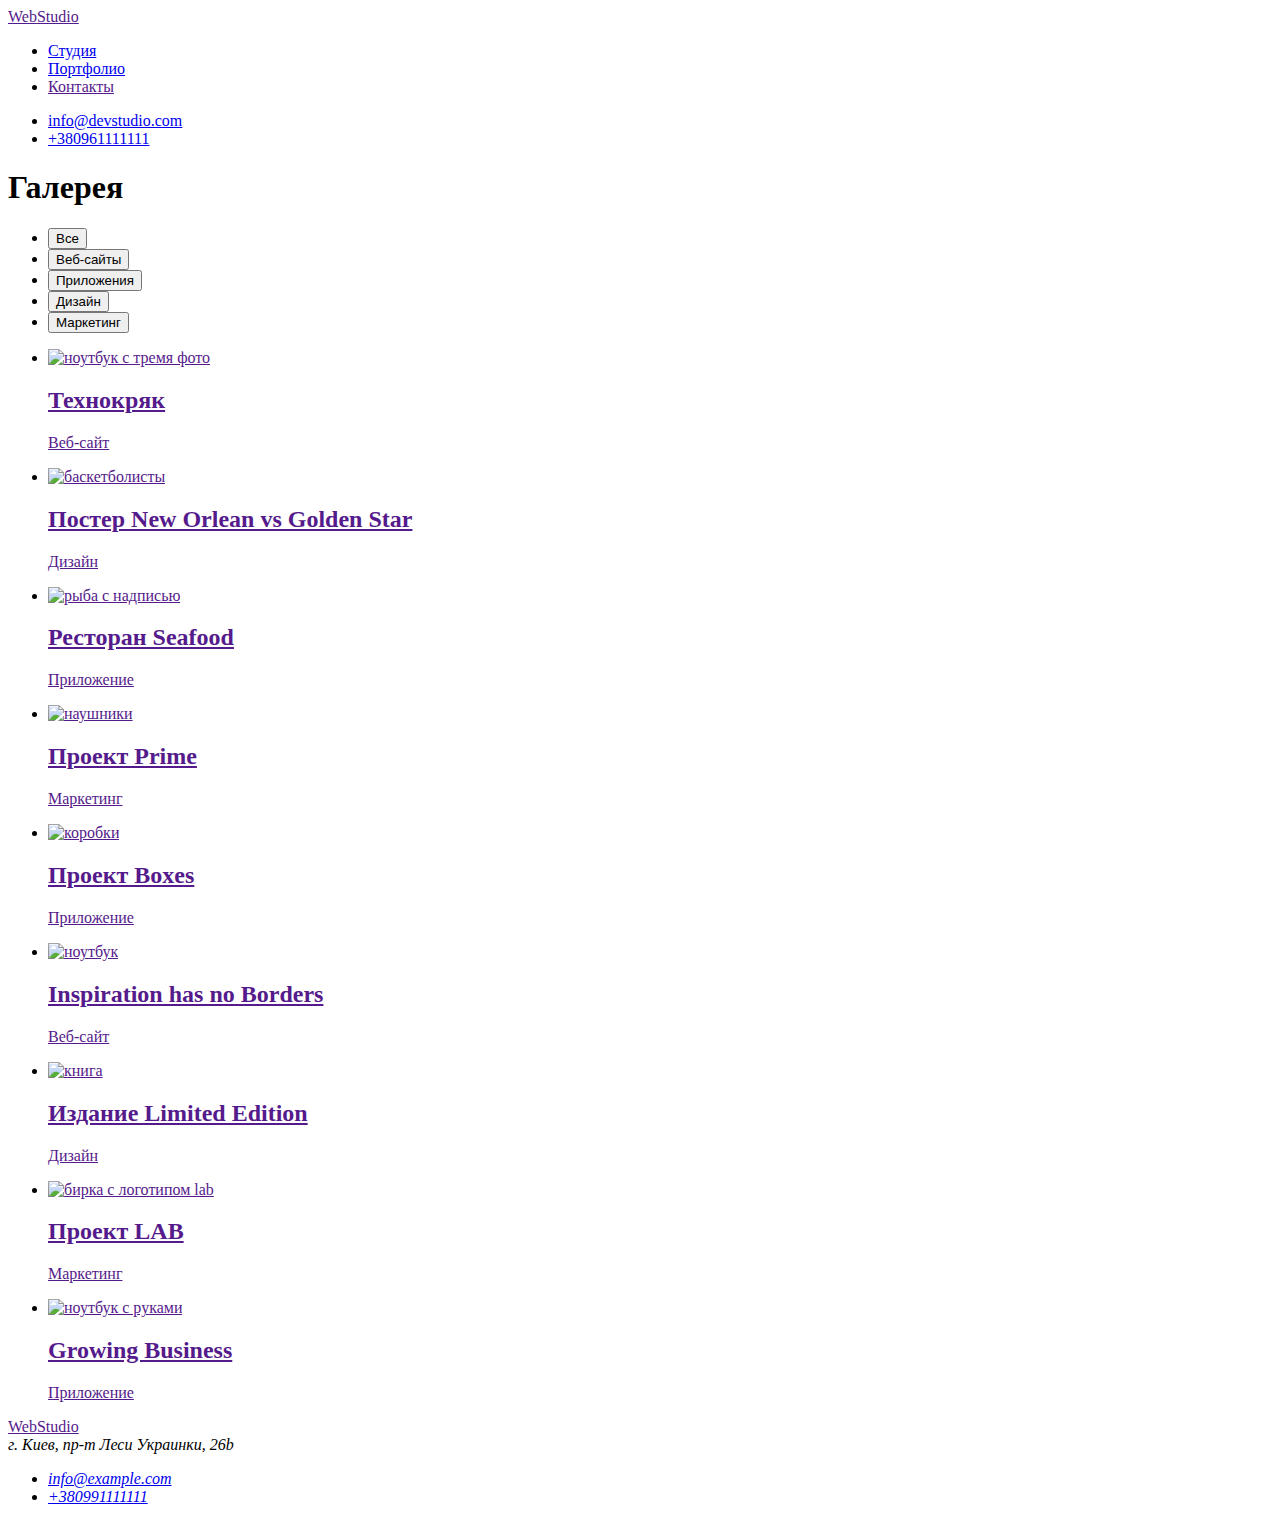
==== portfolio.html @ 08bd3de8 "Add files via upload" ====
<!DOCTYPE html>
<html lang="en">
<head>   
<title>HM2</title>
<link rel="stylesheet" href="./CSS/styles.css">
<link rel="preconnect" href="https://fonts.googleapis.com">
<link rel="preconnect" href="https://fonts.gstatic.com" crossorigin>
<link href="https://fonts.googleapis.com/css2?family=Raleway:wght@700&family=Roboto:wght@400;500;700;900&display=swap"
    rel="stylesheet">
</head>
<body>
    
<header class="header">
    <a class="logo" href=""><span class="logo-web">Web</span>Studio</a>
    <nav class="navigation">
        <ul class="navigation-list list">
            <li class="navigation-item"><a class=" header-link" href="./index.html">Студия</a></li>
            <li class="navigation-item"><a class="current header-link" href="./portfolio.html">Портфолио</a></li>
            <li class="navigation-item"><a class="header-link" href="">Контакты</a></li>
        </ul>
    </nav>
    <ul class="adress-list list">
        <li class="adress-mail"><a class="adress-link" href="mailto:info@devstudio.com">info@devstudio.com</a></li>
        <li class="adress-tel"><a class="adress-link" href="tel:+380961111111">+380961111111</a></li>
    </ul>
</header>
<main>
    
<section class="portfolio">
    <h1 class="visually-hidden">Галерея</h1>
    <ul class="navigation-btn-list list">
        <li class="navigation-btn-item"><button type="button" class="button">Все</button></li>
        <li class="navigation-btn-item"><button type="button"class="button" >Веб-сайты</button></li>
        <li class="navigation-btn-item"><button type="button"class="button" >Приложения</button></li>
        <li class="navigation-btn-item"><button type="button"class="button" >Дизайн</button></li>
        <li class="navigation-btn-item"><button type="button"class="button" >Маркетинг</button></li>
    </ul>
    
    <ul class="portfolio-list list">
            <li class="portfolio-item"> <a class="portfolio-link" href="">
            <img src="./images/tehnokrjac.jpg" alt="ноутбук с тремя фото" width="370">
        <h2 class="portfolio-title">Технокряк</h2>
        <p class="portfolio-text">Веб-сайт</p>
        </a>
            </li>
            <li class="portfolio-item"> <a class="portfolio-link" href="">
            <img src="./images/poster.jpg" alt="баскетболисты" width="370">
        <h2 class="portfolio-title">Постер New Orlean vs Golden Star</h2>
        <p class="portfolio-text">Дизайн</p>
        </a>
            </li>
             <li class="portfolio-item"> <a class="portfolio-link" href="">
            <img src="./images/restorant.jpg" alt="рыба с надписью" width="370">
        <h2 class="portfolio-title">Ресторан Seafood</h2>
        <p class="portfolio-text">Приложение</p>
        </a>
            </li>
            <li class="portfolio-item"> <a class="portfolio-link" href="">
            <img src="./images/prime.jpg" alt="наушники" width="370">
        <h2 class="portfolio-title">Проект Prime</h2>
        <p class="portfolio-text">Маркетинг</p>
        </a>
            </li>
            <li class="portfolio-item"> <a class="portfolio-link" href="">
            <img src="./images/boxes.jpg" alt="коробки" width="370">
        <h2 class="portfolio-title">Проект Boxes</h2>
        <p class="portfolio-text">Приложение</p>
        </a>
            </li>
            <li class="portfolio-item"> <a class="portfolio-link" href="">
            <img src="./images/inspiration.jpg" alt="ноутбук" width="370">
        <h2 class="portfolio-title">Inspiration has no Borders</h2>
        <p class="portfolio-text">Веб-сайт</p>
        </a>
            </li>
            <li class="portfolio-item"> <a class="portfolio-link" href="">
            <img src="./images/limitededition.jpg" alt="книга" width="370">
        <h2 class="portfolio-title">Издание Limited Edition</h2>
        <p class="portfolio-text">Дизайн</p>
        </a>
            </li>
            <li class="portfolio-item"> <a class="portfolio-link" href="">
            <img src="./images/lab.jpg" alt="бирка с логотипом lab" width="370">
        <h2 class="portfolio-title">Проект LAB</h2>
        <p class="portfolio-text">Маркетинг</p>
        </a>
            </li>
            <li class="portfolio-item"> <a class="portfolio-link" href="">
            <img src="./images/business.jpg" alt="ноутбук с руками" width="370">
        <h2 class="portfolio-title">Growing Business</h2>
        <p class="portfolio-text">Приложение</p>
        </a>
            </li>
    </ul>
</section>
</main>


<footer class="footer">
    <a class="footer-link-studio" href=""><span class="footer-link-web" >Web</span>Studio</a>
    <address class="footer-adress">г. Киев, пр-т Леси Украинки, 26b</address>
    <address class="footer-adress">
        <ul class="footer-list list">
            <li class="footer-item"><a class="footer-link-mail" href="mailto:info@example.com">info@example.com</a></li>
            <li class="footer-item"><a class="footer-link-tel" href="tel:+380991111111">+380991111111</a></li>
        </ul>
    </address>
</footer>
</body>
</html>
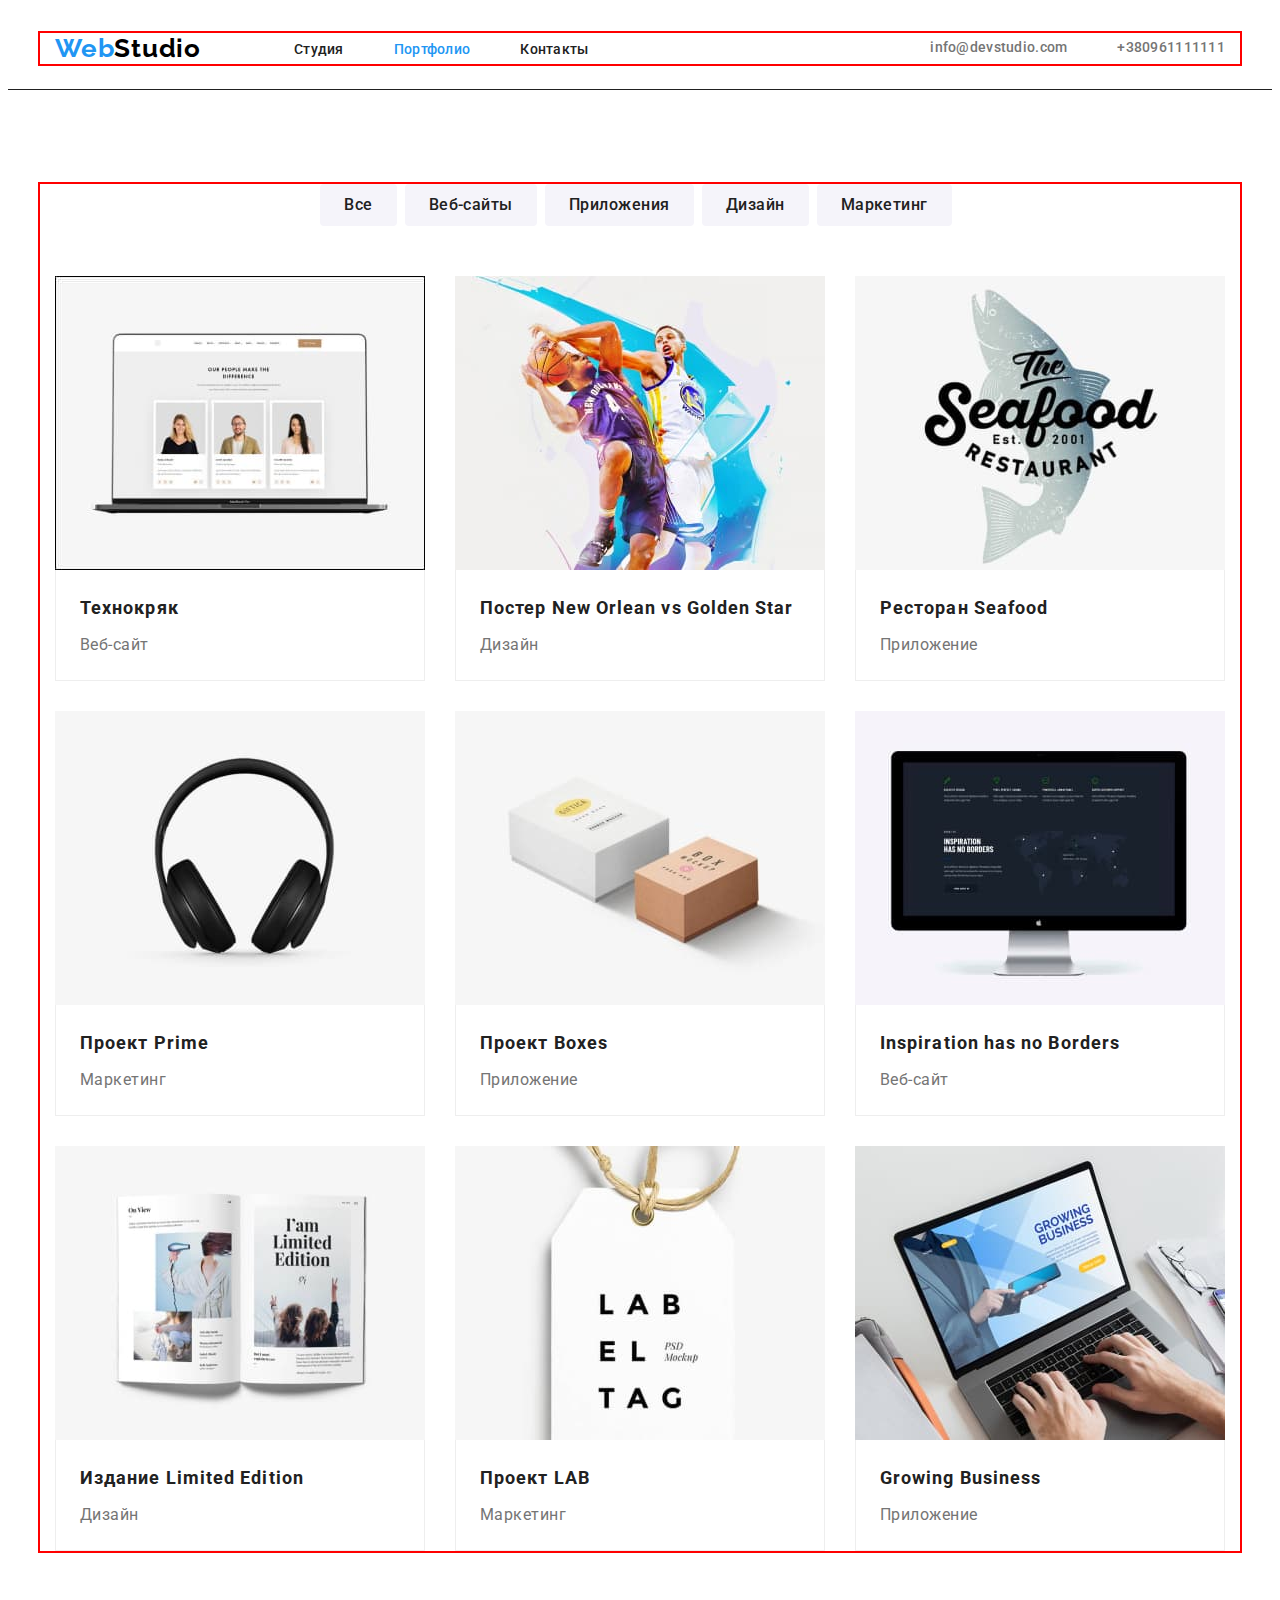
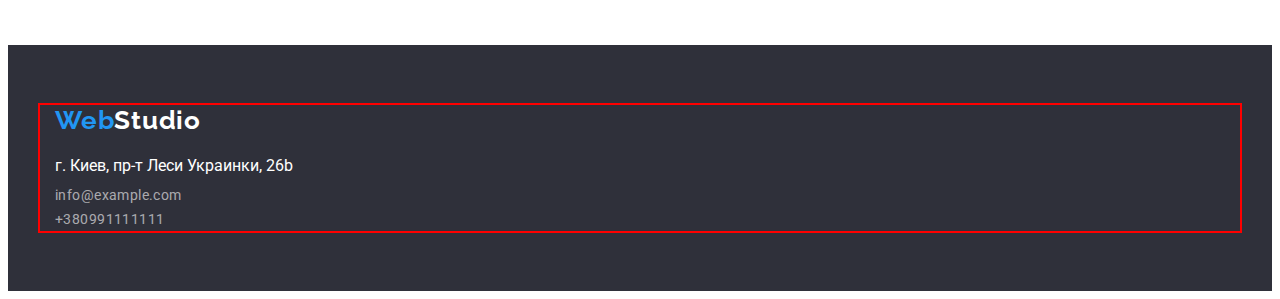
==== commit 08a1a98f: "добавил иконки до соцсетей" ====
--- a/portfolio.html
+++ b/portfolio.html
@@ -1,110 +1,133 @@
 <!DOCTYPE html>
 <html lang="en">
 <head>   
-<title>HM2</title>
-<link rel="stylesheet" href="./CSS/styles.css">
+<title>HOMEWORK</title>
+
 <link rel="preconnect" href="https://fonts.googleapis.com">
 <link rel="preconnect" href="https://fonts.gstatic.com" crossorigin>
 <link href="https://fonts.googleapis.com/css2?family=Raleway:wght@700&family=Roboto:wght@400;500;700;900&display=swap"
     rel="stylesheet">
+    <link rel="stylesheet" href="https://cdnjs.cloudflare.com/ajax/libs/modern-normalize/1.1.0/modern-normalize.min.css"
+        integrity="sha512-wpPYUAdjBVSE4KJnH1VR1HeZfpl1ub8YT/NKx4PuQ5NmX2tKuGu6U/JRp5y+Y8XG2tV+wKQpNHVUX03MfMFn9Q=="
+        crossorigin="anonymous" referrerpolicy="no-referrer" />
+    <link rel="stylesheet" href="./CSS/reset.css">
+    <link rel="stylesheet" href="./CSS/styles.css">
 </head>
 <body>
     
 <header class="header">
-    <a class="logo" href=""><span class="logo-web">Web</span>Studio</a>
-    <nav class="navigation">
-        <ul class="navigation-list list">
-            <li class="navigation-item"><a class=" header-link" href="./index.html">Студия</a></li>
-            <li class="navigation-item"><a class="current header-link" href="./portfolio.html">Портфолио</a></li>
-            <li class="navigation-item"><a class="header-link" href="">Контакты</a></li>
+    <div class="container header-container">
+        <nav class="navigation">
+            <a class="logo" href=""><span class="logo-web">Web</span>Studio</a>
+            <ul class="navigation-list list">
+                <li class="navigation-item"><a class="header-link" href="./index.html">Студия</a></li>
+                <li class="navigation-item"><a class="current header-link" href="./portfolio.html">Портфолио</a></li>
+                <li class="navigation-item"><a class="header-link" href="">Контакты</a></li>
+            </ul>
+        </nav>
+        <ul class="adress-list list">
+            <li class="adress-mail adress-container"><a class="adress-link"
+                    href="mailto:info@devstudio.com">info@devstudio.com</a></li>
+            <li class="adress-tel adress-container"><a class="adress-link" href="tel:+380961111111">+380961111111</a>
+            </li>
         </ul>
-    </nav>
-    <ul class="adress-list list">
-        <li class="adress-mail"><a class="adress-link" href="mailto:info@devstudio.com">info@devstudio.com</a></li>
-        <li class="adress-tel"><a class="adress-link" href="tel:+380961111111">+380961111111</a></li>
-    </ul>
+    </div>
+
 </header>
 <main>
     
-<section class="portfolio">
+<section class="portfolio ">
+    <div class="container portfolio-container">
     <h1 class="visually-hidden">Галерея</h1>
-    <ul class="navigation-btn-list list">
+    <ul class=".portfolio-btn-list btn-list-container list">
         <li class="navigation-btn-item"><button type="button" class="button">Все</button></li>
         <li class="navigation-btn-item"><button type="button"class="button" >Веб-сайты</button></li>
         <li class="navigation-btn-item"><button type="button"class="button" >Приложения</button></li>
         <li class="navigation-btn-item"><button type="button"class="button" >Дизайн</button></li>
         <li class="navigation-btn-item"><button type="button"class="button" >Маркетинг</button></li>
     </ul>
-    
     <ul class="portfolio-list list">
             <li class="portfolio-item"> <a class="portfolio-link" href="">
             <img src="./images/tehnokrjac.jpg" alt="ноутбук с тремя фото" width="370">
+            <div class="portfolio-text-container">
         <h2 class="portfolio-title">Технокряк</h2>
-        <p class="portfolio-text">Веб-сайт</p>
+        <p class="portfolio-text">Веб-сайт</p></div>
         </a>
             </li>
             <li class="portfolio-item"> <a class="portfolio-link" href="">
             <img src="./images/poster.jpg" alt="баскетболисты" width="370">
+            <div class="portfolio-text-container">
         <h2 class="portfolio-title">Постер New Orlean vs Golden Star</h2>
-        <p class="portfolio-text">Дизайн</p>
+        <p class="portfolio-text">Дизайн</p></div>
         </a>
             </li>
              <li class="portfolio-item"> <a class="portfolio-link" href="">
             <img src="./images/restorant.jpg" alt="рыба с надписью" width="370">
+            <div class="portfolio-text-container">
         <h2 class="portfolio-title">Ресторан Seafood</h2>
-        <p class="portfolio-text">Приложение</p>
+        <p class="portfolio-text">Приложение</p></div>
         </a>
             </li>
             <li class="portfolio-item"> <a class="portfolio-link" href="">
             <img src="./images/prime.jpg" alt="наушники" width="370">
+            <div class="portfolio-text-container">
         <h2 class="portfolio-title">Проект Prime</h2>
-        <p class="portfolio-text">Маркетинг</p>
+        <p class="portfolio-text">Маркетинг</p></div>
         </a>
             </li>
             <li class="portfolio-item"> <a class="portfolio-link" href="">
             <img src="./images/boxes.jpg" alt="коробки" width="370">
+            <div class="portfolio-text-container">
         <h2 class="portfolio-title">Проект Boxes</h2>
-        <p class="portfolio-text">Приложение</p>
+        <p class="portfolio-text">Приложение</p></div>
         </a>
             </li>
             <li class="portfolio-item"> <a class="portfolio-link" href="">
             <img src="./images/inspiration.jpg" alt="ноутбук" width="370">
+            <div class="portfolio-text-container">
         <h2 class="portfolio-title">Inspiration has no Borders</h2>
-        <p class="portfolio-text">Веб-сайт</p>
+        <p class="portfolio-text">Веб-сайт</p></div>
         </a>
             </li>
             <li class="portfolio-item"> <a class="portfolio-link" href="">
             <img src="./images/limitededition.jpg" alt="книга" width="370">
+            <div class="portfolio-text-container">
         <h2 class="portfolio-title">Издание Limited Edition</h2>
-        <p class="portfolio-text">Дизайн</p>
+        <p class="portfolio-text">Дизайн</p></div>
         </a>
             </li>
             <li class="portfolio-item"> <a class="portfolio-link" href="">
             <img src="./images/lab.jpg" alt="бирка с логотипом lab" width="370">
+            <div class="portfolio-text-container">
         <h2 class="portfolio-title">Проект LAB</h2>
-        <p class="portfolio-text">Маркетинг</p>
+        <p class="portfolio-text">Маркетинг</p></div>
         </a>
             </li>
             <li class="portfolio-item"> <a class="portfolio-link" href="">
             <img src="./images/business.jpg" alt="ноутбук с руками" width="370">
+            <div class="portfolio-text-container">
         <h2 class="portfolio-title">Growing Business</h2>
-        <p class="portfolio-text">Приложение</p>
+        <p class="portfolio-text">Приложение</p></div>
         </a>
             </li>
     </ul>
+    </div>
 </section>
 </main>
 
 
 <footer class="footer">
-    <a class="footer-link-studio" href=""><span class="footer-link-web" >Web</span>Studio</a>
-    <address class="footer-adress">г. Киев, пр-т Леси Украинки, 26b</address>
-    <address class="footer-adress">
-        <ul class="footer-list list">
-            <li class="footer-item"><a class="footer-link-mail" href="mailto:info@example.com">info@example.com</a></li>
-            <li class="footer-item"><a class="footer-link-tel" href="tel:+380991111111">+380991111111</a></li>
-        </ul>
-    </address>
+    <div class="container footer-container">
+        <a class="footer-logo" href=""><span class="footer-link-web">Web</span>Studio</a>
+        <p class="town">г. Киев, пр-т Леси Украинки, 26b</p>
+        <address class="footer-adress">
+            <ul class="footer-list list">
+                <li class="footer-item"><a class="footer-link-mail" href="mailto:info@example.com">info@example.com</a>
+                </li>
+                <li class="footer-item"><a class="footer-link-tel" href="tel:+380991111111">+380991111111</a></li>
+            </ul>
+        </address>
+    </div>
 </footer>
 </body>
 </html>--- a/CSS/styles.css
+++ b/CSS/styles.css
@@ -0,0 +1,499 @@
+:root {
+  --header-text-color: #212121;
+  --first-title-color: #212121;
+  --first-btn-color: #212121;
+  --link-color: #2196f3;
+  --adress-lnk-color: #757575;
+}
+.container {
+  width: 1200px;
+  padding-left: 15px;
+  padding-right: 15px;
+  margin: 0 auto;
+  outline: 2px solid red;
+}
+body {
+  font-family: roboto, sans-serif;
+  color: var(--first-title-color);
+}
+.list {
+  list-style: none;
+}
+a {
+  text-decoration: none;
+}
+
+.visually-hidden {
+  position: absolute;
+  white-space: nowrap;
+  width: 1px;
+  height: 1px;
+  overflow: hidden;
+  border: 0;
+  padding: 0;
+  clip: rect(0 0 0 0);
+  clip-path: inset(50%);
+  margin: -1px;
+} /*-----------------HEADER-----------------*/
+.header {
+  padding-top: 25px;
+  padding-bottom: 25px;
+  border-bottom: 1px solid;
+}
+.header-container {
+  display: flex;
+}
+
+.logo {
+  font-family: Raleway;
+  font-style: normal;
+  font-weight: bold;
+  font-size: 26px;
+  line-height: 1.19;
+  letter-spacing: 0.03em;
+  color: #000000;
+  margin-right: 93px;
+}
+
+.logo-web {
+  color: var(--link-color);
+}
+.header-link {
+  font-weight: 500;
+  font-size: 14px;
+  line-height: 1.14;
+  letter-spacing: 0.02em;
+  color: var(--first-btn-color);
+}
+.header-link:hover,
+.header-link:focus {
+  color: var(--link-color);
+}
+.current {
+  color: var(--link-color);
+}
+/*---------------NAVIGATION------------------*/
+.navigation-link:hover,
+.navigation-link:focus {
+  color: var(--link-color);
+}
+.navigation-list {
+  display: flex;
+  margin-left: auto;
+}
+.navigation-item + .navigation-item {
+  margin-left: 50px;
+}
+.navigation {
+  display: flex;
+  align-items: center;
+}
+
+button:hover,
+button:focus {
+  color: #188ce8;
+}
+/*-----------------ADRESS----------------*/
+
+.adress-link {
+  color: var(--adress-lnk-color);
+}
+.adress-link {
+  display: flex;
+  align-items: center;
+}
+.adress-link:hover,
+.adress-link:focus {
+  color: var(--link-color);
+}
+.adress-list {
+  font-weight: 500;
+  font-size: 14px;
+  line-height: 1.14;
+  letter-spacing: 0.02em;
+  color: var(--adress-lnk-color);
+}
+.adress-list {
+  display: flex;
+  align-items: center;
+  margin-left: auto;
+}
+.adress-icon {
+  margin-right: 10px;
+}
+.adress-icon:hover,
+.adress-icon:focus {
+  fill: currentColor;
+}
+.adress-tel {
+  font-weight: 500;
+  font-size: 14px;
+  line-height: 1.14;
+  letter-spacing: 0.02em;
+  color: var(--adress-lnk-color);
+}
+.adress-container + .adress-container {
+  margin-left: 50px;
+}
+
+/*--------------------HERO--------------------*/
+.hero {
+  padding-top: 200px;
+  padding-bottom: 200px;
+  background-color: #2f303a;
+  background-image: linear-gradient(
+      rgba(47, 48, 58, 0.4),
+      rgba(47, 48, 58, 0.4)
+    ),
+    url(../images/herobacground.jpg);
+  background-repeat: no-repeat;
+  background-position: center;
+  background-size: cover;
+}
+
+.hero-title {
+  font-weight: 900;
+  font-size: 44px;
+  line-height: 1.36;
+  text-align: center;
+  letter-spacing: 0.06em;
+  text-transform: uppercase;
+  color: #ffffff;
+  width: 696px;
+  margin-left: auto;
+  margin-right: auto;
+}
+.button-studio {
+  font-family: inherit;
+}
+
+.hero-btn {
+  display: block;
+  font-family: Roboto;
+  font-style: normal;
+  font-weight: bold;
+  font-size: 16px;
+  line-height: 1.87;
+  letter-spacing: 0.06em;
+  color: #ffffff;
+  background: #2196f3;
+  margin-top: 30px;
+  border-radius: 4px;
+  border-color: transparent;
+  margin-left: auto;
+  margin-right: auto;
+}
+.button-studio:hover,
+.button-studio:focus {
+  color: #ffffff;
+}
+
+/*------------------SKILS----------------*/
+
+.skills-title {
+  font-size: 14px;
+  line-height: 1.14;
+  letter-spacing: 0.03em;
+  text-transform: uppercase;
+  color: var(--header-text-color);
+  margin-bottom: 10px;
+}
+.skills-item + .skills-item {
+  margin-left: 30px;
+}
+.skills-item {
+  width: 270px;
+}
+.skills-text {
+  font-size: 14px;
+  line-height: 1.71;
+  letter-spacing: 0.03em;
+  color: var(--adress-lnk-color);
+}
+.skills {
+  padding-top: 94px;
+}
+.skills-list {
+  display: flex;
+  align-items: center;
+  justify-content: center;
+}
+.antenna {
+  width: 270px;
+  height: 120px;
+  left: 215px;
+  top: 774px;
+  background: #f5f4fa;
+  border-radius: 4px;
+  display: flex;
+  justify-content: center;
+  align-items: center;
+  margin-bottom: 30px;
+}
+
+.clock {
+  width: 270px;
+  height: 120px;
+  left: 215px;
+  top: 774px;
+  background: #f5f4fa;
+  border-radius: 4px;
+  display: flex;
+  justify-content: center;
+  align-items: center;
+  margin-bottom: 30px;
+}
+
+.comp {
+  width: 270px;
+  height: 120px;
+  left: 215px;
+  top: 774px;
+  background: #f5f4fa;
+  border-radius: 4px;
+  display: flex;
+  justify-content: center;
+  align-items: center;
+  margin-bottom: 30px;
+}
+
+.astronaft {
+  width: 270px;
+  height: 120px;
+  left: 215px;
+  top: 774px;
+  background: #f5f4fa;
+  border-radius: 4px;
+  display: flex;
+  justify-content: center;
+  align-items: center;
+  margin-bottom: 30px;
+}
+/*------------GALERY-------------------*/
+.gallery {
+  padding-top: 94px;
+  padding-bottom: 94px;
+}
+.gallery-title {
+  font-size: 36px;
+  line-height: 1.16;
+  text-align: center;
+  letter-spacing: 0.03em;
+  color: var(--header-text-color);
+  margin-bottom: 50px;
+}
+
+.gallery-list {
+  display: flex;
+  align-items: center;
+  justify-content: center;
+  justify-content: space-between;
+}
+
+/*---------------------TEAM------------------*/
+.team {
+  padding-top: 94px;
+  padding-bottom: 94px;
+  background-color: #f5f4fa;
+  width: 1200px;
+  margin-left: auto;
+  margin-right: auto;
+}
+
+.team-list {
+  display: flex;
+  width: 1170px;
+  margin-left: auto;
+  margin-right: auto;
+}
+.team-container-text {
+  padding-top: 30px;
+  padding-bottom: 30px;
+  background-color: #fff;
+}
+.team-title {
+  font-size: 36px;
+  line-height: 1.16;
+  text-align: center;
+  letter-spacing: 0.03em;
+  color: var(--header-text-color);
+  margin-bottom: 50px;
+}
+.team-title-img {
+  font-weight: 500;
+  font-size: 16px;
+  line-height: 1.18;
+  text-align: center;
+  letter-spacing: 0.03em;
+  color: var(--header-text-color);
+  margin-bottom: 10px;
+  margin-left: auto;
+  margin-right: auto;
+}
+.team-item + .team-item {
+  margin-left: 30px;
+}
+.team-item {
+  background: #ffffff;
+  box-shadow: 0px 1px 3px rgba(0, 0, 0, 0.12), 0px 1px 1px rgba(0, 0, 0, 0.14),
+    0px 2px 1px rgba(0, 0, 0, 0.2);
+  border-radius: 0px 0px 4px 4px;
+}
+.team-text {
+  font-size: 16px;
+  line-height: 1.18;
+  text-align: center;
+  letter-spacing: 0.03em;
+  color: var(--adress-lnk-color);
+  margin-left: auto;
+  margin-right: auto;
+}
+.team-social-list {
+  display: flex;
+  justify-content: center;
+  margin-top: 16px;
+  margin-bottom: 30px;
+}
+.team-social-item {
+  list-style-type: none;
+}
+.team-social-item + .team-social-item {
+  margin-left: 10px;
+}
+
+.team-social-link {
+  width: 44px;
+  height: 44px;
+  background-color: rgb(236, 16, 16);
+  border-radius: 50%;
+  display: block;
+}
+/*---------------FOOTER------------*/
+.footer {
+  background-color: #2f303a;
+  padding-top: 60px;
+  padding-bottom: 60px;
+}
+.town {
+  color: #ffffff;
+  margin-bottom: 9px;
+}
+.footer-logo {
+  display: block;
+  font-family: Raleway;
+  font-style: normal;
+  font-weight: bold;
+  font-size: 26px;
+  line-height: 1.19;
+  letter-spacing: 0.03em;
+  color: #ffffff;
+  margin-bottom: 20px;
+}
+.footer-web {
+  font-size: 26px;
+  line-height: 1.19;
+  letter-spacing: 0.03em;
+  color: #2196f3;
+}
+.footer-link:hover,
+.footer-link:focus {
+  color: var(--link-color);
+}
+.mail-tel:not(:last-child) {
+  margin-bottom: 9px;
+}
+.footer-link-mail {
+  font-size: 14px;
+  line-height: 1.71;
+  letter-spacing: 0.03em;
+  color: rgba(255, 255, 255, 0.6);
+}
+.footer-link-tel {
+  margin-bottom: 60px;
+  font-size: 14px;
+  line-height: 1.71;
+  letter-spacing: 0.03em;
+  color: rgba(255, 255, 255, 0.6);
+}
+/*-------------PORTFOLIO--------*/
+.portfolio {
+  padding-top: 94px;
+  padding-bottom: 94px;
+}
+
+.navigation-btn-item:nth-last-child(-n + 5) {
+  margin-right: 8px;
+}
+.navigation-btn-item {
+  cursor: pointer;
+  align-items: center;
+}
+.btn-list-container {
+  display: flex;
+  justify-content: center;
+  margin-bottom: 50px;
+  list-style-type: none;
+}
+
+.portfolio-list {
+  display: flex;
+  flex-wrap: wrap;
+  margin-left: -30px;
+  margin-top: -30px;
+}
+
+.portfolio-title {
+  font-size: 18px;
+  line-height: 2;
+  letter-spacing: 0.06em;
+  color: var(--first-title-color);
+  margin-bottom: 4px;
+}
+
+.portfolio-text {
+  font-size: 16px;
+  line-height: 1.87;
+  letter-spacing: 0.03em;
+  color: #757575;
+}
+.portfolio-item {
+  width: calc(100% / 3 - 30px);
+  margin-left: 30px;
+  margin-top: 30px;
+}
+
+.button {
+  font-family: inherit;
+  font-style: normal;
+  font-weight: 500;
+  font-size: 16px;
+  line-height: calc(26 / 16);
+  text-align: center;
+  letter-spacing: 0.03em;
+  color: var(--text-color);
+  background-color: #f5f4fa;
+  padding: 6px 22px;
+  border-radius: 4px;
+  border-color: transparent;
+}
+.portfolio-text-container {
+  padding-top: 20px;
+  padding-right: 24px;
+  padding-bottom: 20px;
+  padding-left: 24px;
+  border-bottom: 1px solid #eeeeee;
+  border-left: 1px solid #eeeeee;
+  border-right: 1px solid #eeeeee;
+}
+/*----------------FOOTER---------*/
+.footer-link-web {
+  color: #2196f3;
+}
+
+.footer-adress {
+  font-size: 14px;
+  line-height: 1.71;
+  letter-spacing: 0.03em;
+  color: #ffffff;
+  font-style: normal;
+}
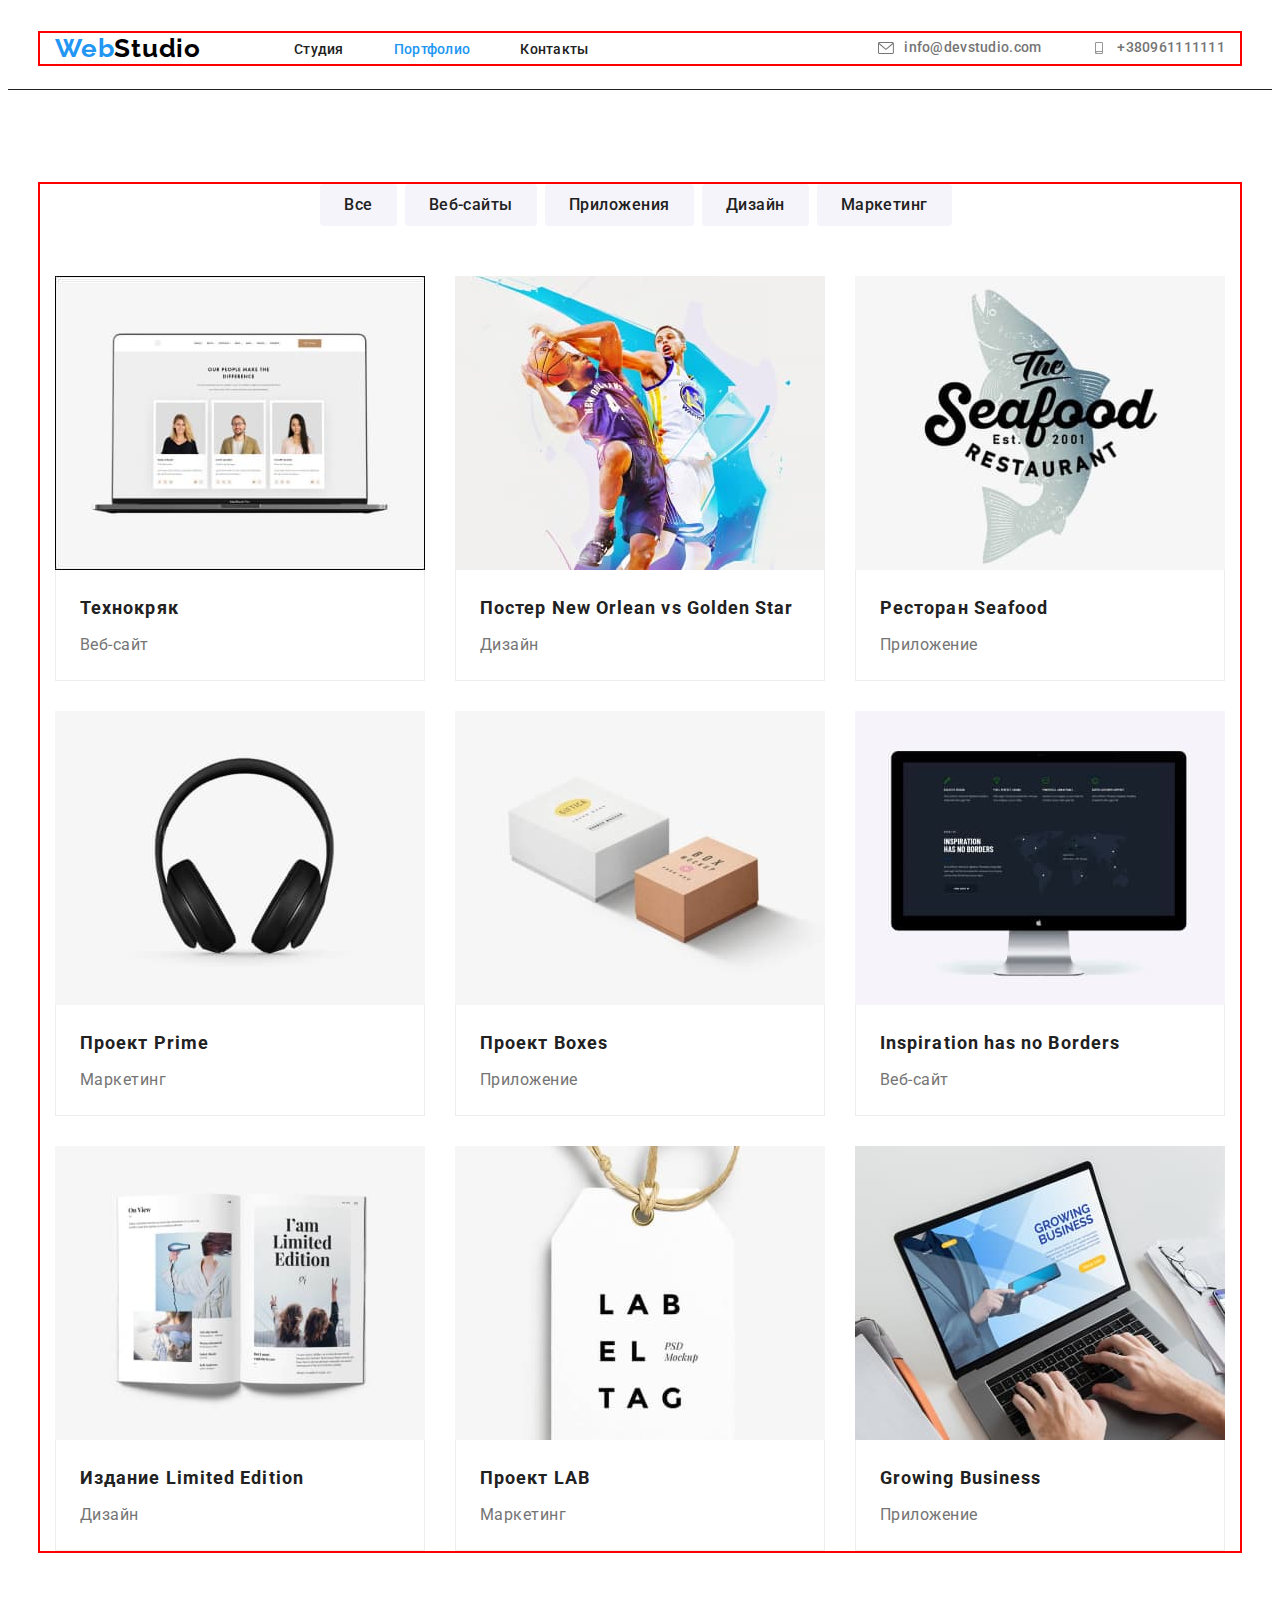
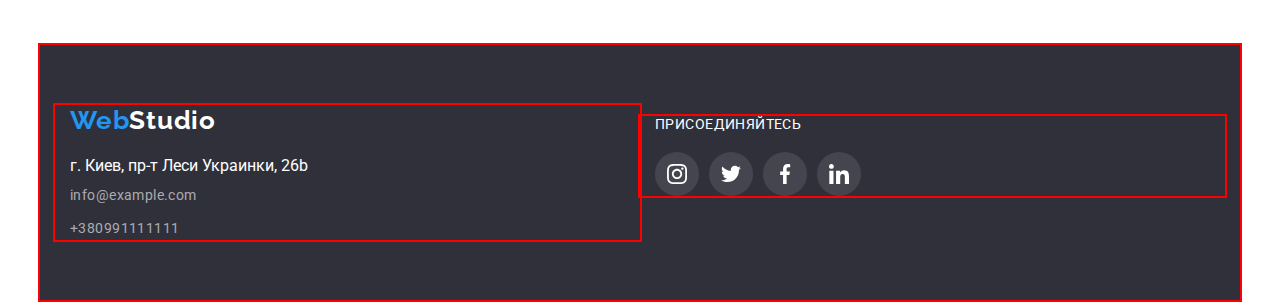
==== commit 56c82e58: "пофиксил проблемы" ====
--- a/portfolio.html
+++ b/portfolio.html
@@ -20,16 +20,20 @@
         <nav class="navigation">
             <a class="logo" href=""><span class="logo-web">Web</span>Studio</a>
             <ul class="navigation-list list">
-                <li class="navigation-item"><a class="header-link" href="./index.html">Студия</a></li>
+                <li class="navigation-item"><a class=" header-link" href="./index.html">Студия</a></li>
                 <li class="navigation-item"><a class="current header-link" href="./portfolio.html">Портфолио</a></li>
                 <li class="navigation-item"><a class="header-link" href="">Контакты</a></li>
             </ul>
         </nav>
         <ul class="adress-list list">
-            <li class="adress-mail adress-container"><a class="adress-link"
-                    href="mailto:info@devstudio.com">info@devstudio.com</a></li>
-            <li class="adress-tel adress-container"><a class="adress-link" href="tel:+380961111111">+380961111111</a>
-            </li>
+            <li class="adress-mail adress-container"><a class="adress-link" href="mailto:info@devstudio.com"><svg
+                        class="adress-icon" width="16" height="12">
+                        <use href="images/icons.svg#icon-konvertmail"></use>
+                    </svg>info@devstudio.com</a></li>
+            <li class="adress-tel adress-container"><a class="adress-link" href="tel:+380961111111"><svg
+                        class="adress-icon" width="16" height="12">
+                        <use href="images/icons.svg#icon-smartphone"></use>
+                    </svg>+380961111111</a></li>
         </ul>
     </div>
 
@@ -40,11 +44,11 @@
     <div class="container portfolio-container">
     <h1 class="visually-hidden">Галерея</h1>
     <ul class=".portfolio-btn-list btn-list-container list">
-        <li class="navigation-btn-item"><button type="button" class="button">Все</button></li>
-        <li class="navigation-btn-item"><button type="button"class="button" >Веб-сайты</button></li>
-        <li class="navigation-btn-item"><button type="button"class="button" >Приложения</button></li>
-        <li class="navigation-btn-item"><button type="button"class="button" >Дизайн</button></li>
-        <li class="navigation-btn-item"><button type="button"class="button" >Маркетинг</button></li>
+        <li class="navigation-btn-item"><button type="button" class="button button-portfolio">Все</button></li>
+        <li class="navigation-btn-item"><button type="button"class="button button-portfolio" >Веб-сайты</button></li>
+        <li class="navigation-btn-item"><button type="button"class="button button-portfolio" >Приложения</button></li>
+        <li class="navigation-btn-item"><button type="button"class="button button-portfolio" >Дизайн</button></li>
+        <li class="navigation-btn-item"><button type="button"class="button button-portfolio" >Маркетинг</button></li>
     </ul>
     <ul class="portfolio-list list">
             <li class="portfolio-item"> <a class="portfolio-link" href="">
@@ -116,17 +120,46 @@
 </main>
 
 
-<footer class="footer">
-    <div class="container footer-container">
-        <a class="footer-logo" href=""><span class="footer-link-web">Web</span>Studio</a>
-        <p class="town">г. Киев, пр-т Леси Украинки, 26b</p>
-        <address class="footer-adress">
-            <ul class="footer-list list">
-                <li class="footer-item"><a class="footer-link-mail" href="mailto:info@example.com">info@example.com</a>
+<footer class="footer container ">
+    <div class="footer-cont">
+        <div class="container footer-container ">
+            <a class="footer-logo" href=""><span class="footer-link-web">Web</span>Studio</a>
+            <p class="town">г. Киев, пр-т Леси Украинки, 26b</p>
+            <address class="footer-adress">
+                <ul class="footer-list list">
+                    <li class="footer-item mail-tel"><a class="footer-link-mail"
+                            href="mailto:info@example.com">info@example.com</a></li>
+                    <li class="footer-item mail-tel"><a class="footer-link-tel"
+                            href="tel:+380991111111">+380991111111</a></li>
+                </ul>
+            </address>
+
+        </div>
+        <div class=" container footer-social-container">
+            <p class="footer-title">Присоединяйтесь</p>
+            <ul class="footer-social-list list">
+                <li class="footer-social-item">
+                    <a class="footer-social-link" href=""><svg class="footer-social-icon" width="20" height="20">
+                            <use href="images/icons.svg#icon-instagramcard"></use>
+                        </svg></a>
                 </li>
-                <li class="footer-item"><a class="footer-link-tel" href="tel:+380991111111">+380991111111</a></li>
+                <li class="footer-social-item">
+                    <a class="footer-social-link" href=""><svg class="footer-social-icon" width="20" height="20">
+                            <use href="images/icons.svg#icon-twittercard"></use>
+                        </svg></a>
+                </li>
+                <li class="footer-social-item">
+                    <a class="footer-social-link" href=""><svg class="footer-social-icon" width="20" height="20">
+                            <use href="images/icons.svg#icon-facebookcard"></use>
+                        </svg></a>
+                </li>
+                <li class="footer-social-item">
+                    <a class="footer-social-link" href=""><svg class="footer-social-icon" width="20" height="20">
+                            <use href="images/icons.svg#icon-linkedincard"></use>
+                        </svg></a>
+                </li>
             </ul>
-        </address>
+        </div>
     </div>
 </footer>
 </body>
--- a/CSS/styles.css
+++ b/CSS/styles.css
@@ -106,6 +106,11 @@
 .adress-link:focus {
   color: var(--link-color);
 }
+
+.adress-icon {
+  fill: currentColor;
+}
+
 .adress-list {
   font-weight: 500;
   font-size: 14px;
@@ -121,10 +126,7 @@
 .adress-icon {
   margin-right: 10px;
 }
-.adress-icon:hover,
-.adress-icon:focus {
-  fill: currentColor;
-}
+
 .adress-tel {
   font-weight: 500;
   font-size: 14px;
@@ -141,16 +143,20 @@
   padding-top: 200px;
   padding-bottom: 200px;
   background-color: #2f303a;
+}
+.hero-img {
   background-image: linear-gradient(
       rgba(47, 48, 58, 0.4),
       rgba(47, 48, 58, 0.4)
     ),
     url(../images/herobacground.jpg);
+  max-width: 1600px;
+  margin-left: auto;
+  margin-right: auto;
   background-repeat: no-repeat;
   background-position: center;
   background-size: cover;
 }
-
 .hero-title {
   font-weight: 900;
   font-size: 44px;
@@ -218,6 +224,13 @@
   align-items: center;
   justify-content: center;
 }
+.skills-icon {
+  padding-top: 25px;
+  padding-right: 100px;
+  padding-bottom: 25px;
+  padding-left: 100px;
+}
+
 .antenna {
   width: 270px;
   height: 120px;
@@ -294,8 +307,9 @@
 .team {
   padding-top: 94px;
   padding-bottom: 94px;
+  padding-right: 215px;
+  padding-left: 215px;
   background-color: #f5f4fa;
-  width: 1200px;
   margin-left: auto;
   margin-right: auto;
 }
@@ -306,9 +320,10 @@
   margin-left: auto;
   margin-right: auto;
 }
+
 .team-container-text {
   padding-top: 30px;
-  padding-bottom: 30px;
+  /*padding-bottom: 30px;*/
   background-color: #fff;
 }
 .team-title {
@@ -338,6 +353,8 @@
   box-shadow: 0px 1px 3px rgba(0, 0, 0, 0.12), 0px 1px 1px rgba(0, 0, 0, 0.14),
     0px 2px 1px rgba(0, 0, 0, 0.2);
   border-radius: 0px 0px 4px 4px;
+  width: 270px;
+  height: 428px;
 }
 .team-text {
   font-size: 16px;
@@ -353,10 +370,17 @@
   justify-content: center;
   margin-top: 16px;
   margin-bottom: 30px;
+  margin-left: 32px;
+  margin-right: 32px;
 }
 .team-social-item {
   list-style-type: none;
-}
+  width: 170px;
+  height: 82px;
+  left: 615px;
+  top: 2503px;
+}
+
 .team-social-item + .team-social-item {
   margin-left: 10px;
 }
@@ -364,9 +388,77 @@
 .team-social-link {
   width: 44px;
   height: 44px;
-  background-color: rgb(236, 16, 16);
   border-radius: 50%;
-  display: block;
+  display: flex;
+  align-items: center;
+  justify-content: center;
+  color: #afb1b8;
+}
+.team-social-link:hover,
+.team-social-link:focus {
+  background-color: #2196f3;
+}
+.team-social-link:hover .team-social-icon,
+.team-social-link:focus .team-social-icon {
+  fill: #ffffff;
+}
+
+.team-social-icon {
+  fill: #afb1b8;
+}
+/*----------------CLIENTS----------*/
+
+.clients {
+  padding-top: 94px;
+  padding-bottom: 94px;
+}
+.clients-title {
+  font-size: 36px;
+  line-height: 1.16px;
+  text-align: center;
+  letter-spacing: 0.03em;
+  color: rgba(33, 33, 33, 1);
+  margin-bottom: 45px;
+}
+
+.clients-list {
+  display: flex;
+}
+.clients-item:not(:last-child) {
+  margin-right: 30px;
+}
+
+.clients-item {
+  list-style-type: none;
+  height: 82px;
+  width: 170px;
+}
+.clients-link:hover {
+  color: #2196f3;
+  border-color: #2196f3;
+}
+.clients-link:focus {
+  border-color: var(--link-color);
+}
+
+.clients-icon:hover {
+  fill: currentColor;
+}
+
+.clients-link {
+  display: flex;
+  justify-content: center;
+  align-items: center;
+  border: 1px solid #afb1b8;
+  box-sizing: border-box;
+  border-radius: 4px;
+}
+.clients-icon {
+  margin-top: 15px;
+  margin-right: 32px;
+  margin-bottom: 15px;
+  margin-left: 32px;
+  fill: rgba(175, 177, 184, 1);
 }
 /*---------------FOOTER------------*/
 .footer {
@@ -377,6 +469,7 @@
 .town {
   color: #ffffff;
   margin-bottom: 9px;
+  margin-right: 70px;
 }
 .footer-logo {
   display: block;
@@ -415,6 +508,53 @@
   letter-spacing: 0.03em;
   color: rgba(255, 255, 255, 0.6);
 }
+
+.footer-title {
+  font-size: 14px;
+  line-height: 16px;
+  letter-spacing: 0.03em;
+  text-transform: uppercase;
+  color: #ffffff;
+  margin-bottom: 20px;
+}
+.footer-cont {
+  display: flex;
+  align-items: baseline;
+}
+.footer-social-list {
+  display: flex;
+}
+.footer-social-item + .footer-social-item {
+  margin-left: 10px;
+}
+.footer-social-link {
+  width: 44px;
+  height: 44px;
+  border-radius: 50%;
+  display: flex;
+  align-items: center;
+  justify-content: center;
+  background: rgba(255, 255, 255, 0.1);
+}
+.footer-social-link:hover,
+.footer-social-link:focus {
+  background-color: #2196f3;
+}
+
+.footer-link-web {
+  color: #2196f3;
+}
+.footer-social-icon {
+  fill: #ffffff;
+}
+.footer-adress {
+  font-size: 14px;
+  line-height: 1.71;
+  letter-spacing: 0.03em;
+  color: #ffffff;
+  font-style: normal;
+}
+
 /*-------------PORTFOLIO--------*/
 .portfolio {
   padding-top: 94px;
@@ -428,6 +568,7 @@
   cursor: pointer;
   align-items: center;
 }
+
 .btn-list-container {
   display: flex;
   justify-content: center;
@@ -475,6 +616,11 @@
   padding: 6px 22px;
   border-radius: 4px;
   border-color: transparent;
+}
+.button-portfolio:hover,
+.button-portfolio:focus {
+  background-color: #2196f3;
+  color: #fff;
 }
 .portfolio-text-container {
   padding-top: 20px;
@@ -485,15 +631,11 @@
   border-left: 1px solid #eeeeee;
   border-right: 1px solid #eeeeee;
 }
-/*----------------FOOTER---------*/
-.footer-link-web {
-  color: #2196f3;
-}
-
-.footer-adress {
-  font-size: 14px;
-  line-height: 1.71;
-  letter-spacing: 0.03em;
-  color: #ffffff;
-  font-style: normal;
-}
+.portfolio-link {
+  display: block;
+}
+.portfolio-link:hover,
+.portfolio-link:focus {
+  box-shadow: 0px 1px 1px rgba(0, 0, 0, 0.12), 0px 4px 4px rgba(0, 0, 0, 0.06),
+    1px 4px 6px rgba(0, 0, 0, 0.16);
+}
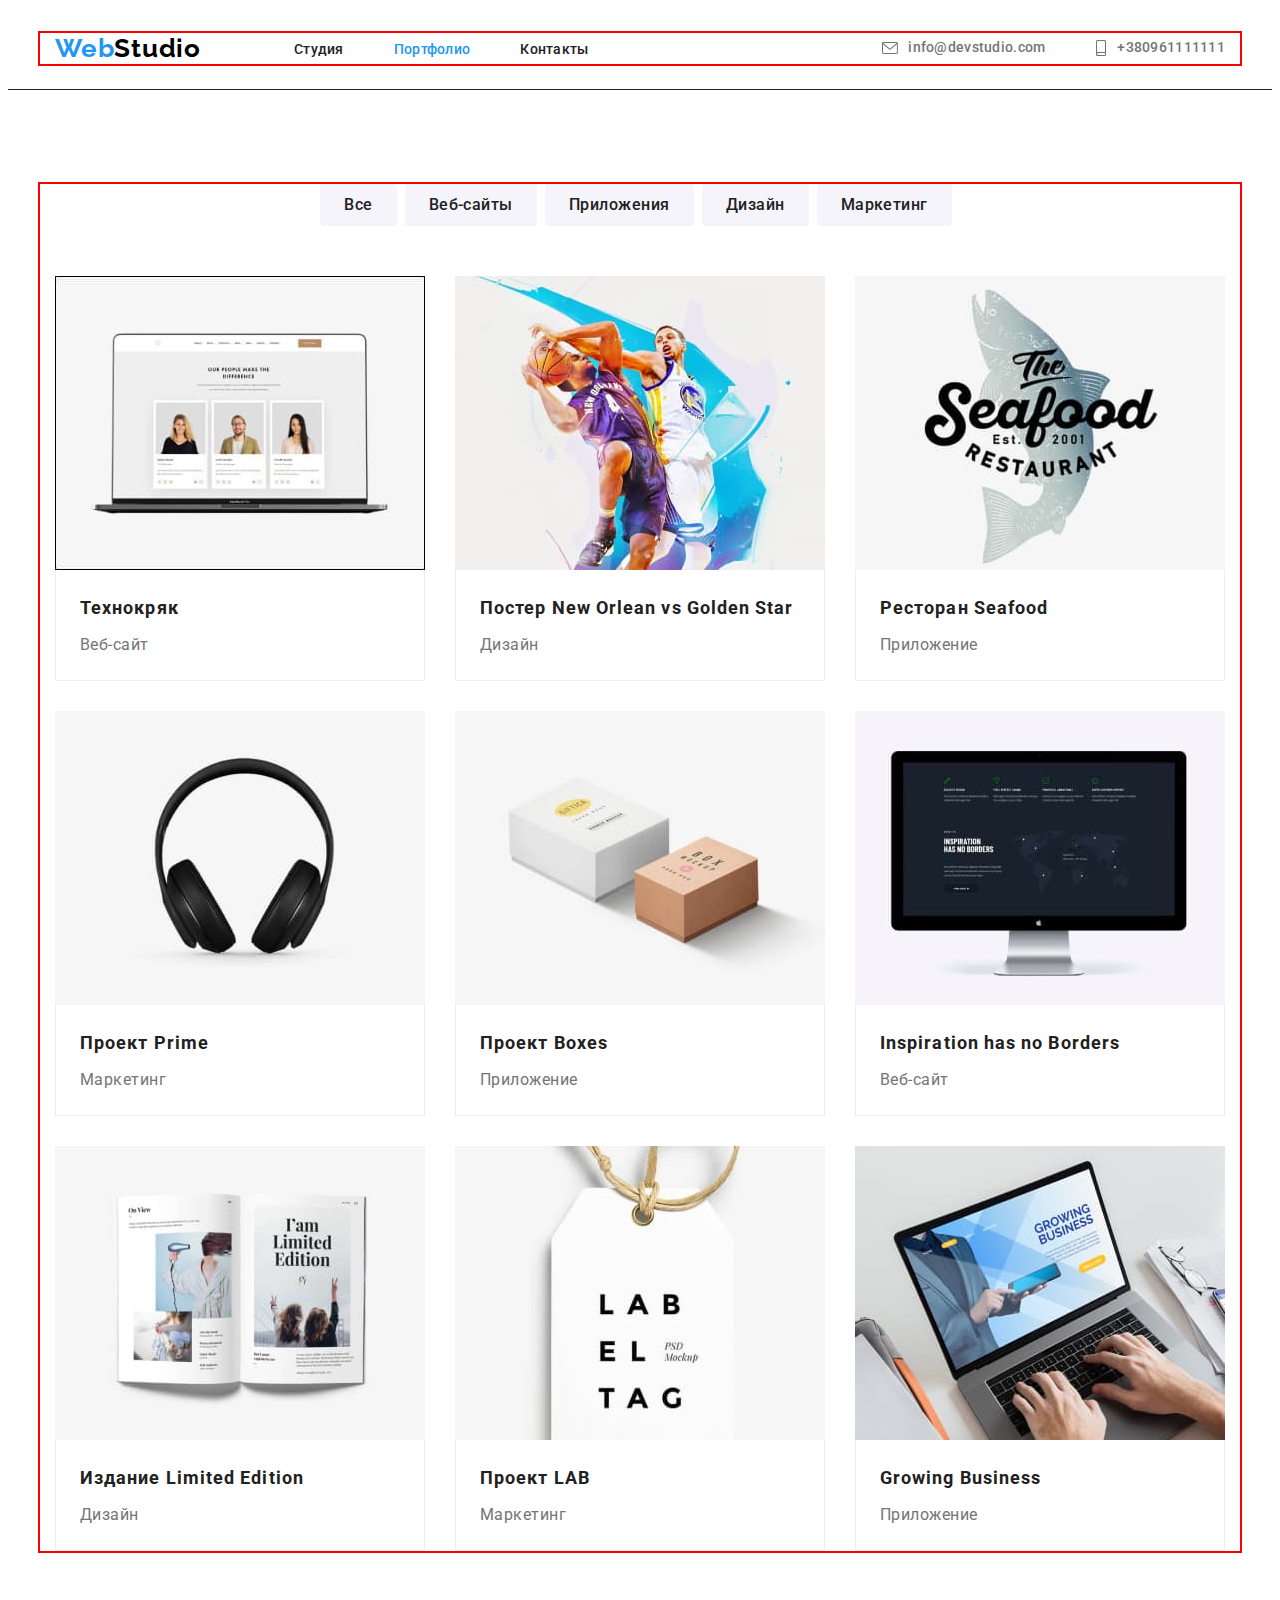
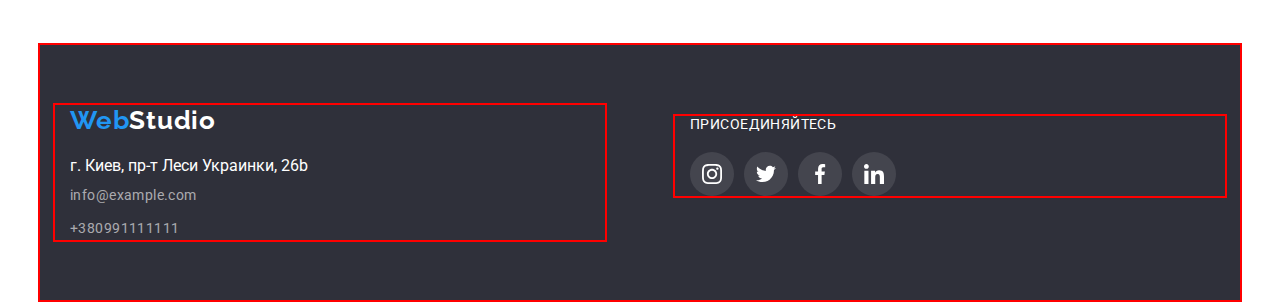
==== commit 7035eef8: "пофиксил ошибки" ====
--- a/portfolio.html
+++ b/portfolio.html
@@ -31,7 +31,7 @@
                         <use href="images/icons.svg#icon-konvertmail"></use>
                     </svg>info@devstudio.com</a></li>
             <li class="adress-tel adress-container"><a class="adress-link" href="tel:+380961111111"><svg
-                        class="adress-icon" width="16" height="12">
+                        class="adress-icon" width="12" height="16">
                         <use href="images/icons.svg#icon-smartphone"></use>
                     </svg>+380961111111</a></li>
         </ul>
--- a/CSS/styles.css
+++ b/CSS/styles.css
@@ -189,10 +189,6 @@
   margin-left: auto;
   margin-right: auto;
 }
-.button-studio:hover,
-.button-studio:focus {
-  color: #ffffff;
-}
 
 /*------------------SKILS----------------*/
 
@@ -224,18 +220,7 @@
   align-items: center;
   justify-content: center;
 }
-.skills-icon {
-  padding-top: 25px;
-  padding-right: 100px;
-  padding-bottom: 25px;
-  padding-left: 100px;
-}
-
-.antenna {
-  width: 270px;
-  height: 120px;
-  left: 215px;
-  top: 774px;
+.skills-container {
   background: #f5f4fa;
   border-radius: 4px;
   display: flex;
@@ -244,44 +229,6 @@
   margin-bottom: 30px;
 }
 
-.clock {
-  width: 270px;
-  height: 120px;
-  left: 215px;
-  top: 774px;
-  background: #f5f4fa;
-  border-radius: 4px;
-  display: flex;
-  justify-content: center;
-  align-items: center;
-  margin-bottom: 30px;
-}
-
-.comp {
-  width: 270px;
-  height: 120px;
-  left: 215px;
-  top: 774px;
-  background: #f5f4fa;
-  border-radius: 4px;
-  display: flex;
-  justify-content: center;
-  align-items: center;
-  margin-bottom: 30px;
-}
-
-.astronaft {
-  width: 270px;
-  height: 120px;
-  left: 215px;
-  top: 774px;
-  background: #f5f4fa;
-  border-radius: 4px;
-  display: flex;
-  justify-content: center;
-  align-items: center;
-  margin-bottom: 30px;
-}
 /*------------GALERY-------------------*/
 .gallery {
   padding-top: 94px;
@@ -323,8 +270,9 @@
 
 .team-container-text {
   padding-top: 30px;
-  /*padding-bottom: 30px;*/
+  padding-bottom: 30px;
   background-color: #fff;
+  padding-bottom: 30px;
 }
 .team-title {
   font-size: 36px;
@@ -354,7 +302,6 @@
     0px 2px 1px rgba(0, 0, 0, 0.2);
   border-radius: 0px 0px 4px 4px;
   width: 270px;
-  height: 428px;
 }
 .team-text {
   font-size: 16px;
@@ -364,21 +311,16 @@
   color: var(--adress-lnk-color);
   margin-left: auto;
   margin-right: auto;
+
+  padding-bottom: 16px;
 }
 .team-social-list {
   display: flex;
   justify-content: center;
-  margin-top: 16px;
-  margin-bottom: 30px;
-  margin-left: 32px;
-  margin-right: 32px;
 }
 .team-social-item {
   list-style-type: none;
   width: 170px;
-  height: 82px;
-  left: 615px;
-  top: 2503px;
 }
 
 .team-social-item + .team-social-item {
@@ -433,18 +375,21 @@
   height: 82px;
   width: 170px;
 }
-.clients-link:hover {
-  color: #2196f3;
+
+.clients-item :hover,
+.clients-item :focus {
+  border: 1px solid #2196f3;
+  box-sizing: border-box;
+  border-radius: 4px;
+}
+
+.clients-link:hover .clients-icon {
+  fill: #2196f3;
+}
+
+.clients-item:focus .clients-icon {
   border-color: #2196f3;
 }
-.clients-link:focus {
-  border-color: var(--link-color);
-}
-
-.clients-icon:hover {
-  fill: currentColor;
-}
-
 .clients-link {
   display: flex;
   justify-content: center;
@@ -452,12 +397,11 @@
   border: 1px solid #afb1b8;
   box-sizing: border-box;
   border-radius: 4px;
+  width: 100%;
+  height: 100%;
+  color: #afb1b8;
 }
 .clients-icon {
-  margin-top: 15px;
-  margin-right: 32px;
-  margin-bottom: 15px;
-  margin-left: 32px;
   fill: rgba(175, 177, 184, 1);
 }
 /*---------------FOOTER------------*/
@@ -469,7 +413,6 @@
 .town {
   color: #ffffff;
   margin-bottom: 9px;
-  margin-right: 70px;
 }
 .footer-logo {
   display: block;
@@ -517,6 +460,9 @@
   color: #ffffff;
   margin-bottom: 20px;
 }
+.footer-container {
+  margin-right: 70px;
+}
 .footer-cont {
   display: flex;
   align-items: baseline;
@@ -619,8 +565,11 @@
 }
 .button-portfolio:hover,
 .button-portfolio:focus {
-  background-color: #2196f3;
-  color: #fff;
+  background: #2196f3;
+  box-shadow: 0px 4px 4px rgba(0, 0, 0, 0.25), 0px 1px 2px rgba(0, 0, 0, 0.08),
+    0px 2px 2px rgba(0, 0, 0, 0.12);
+  border-radius: 4px;
+  color: #ffffff;
 }
 .portfolio-text-container {
   padding-top: 20px;
